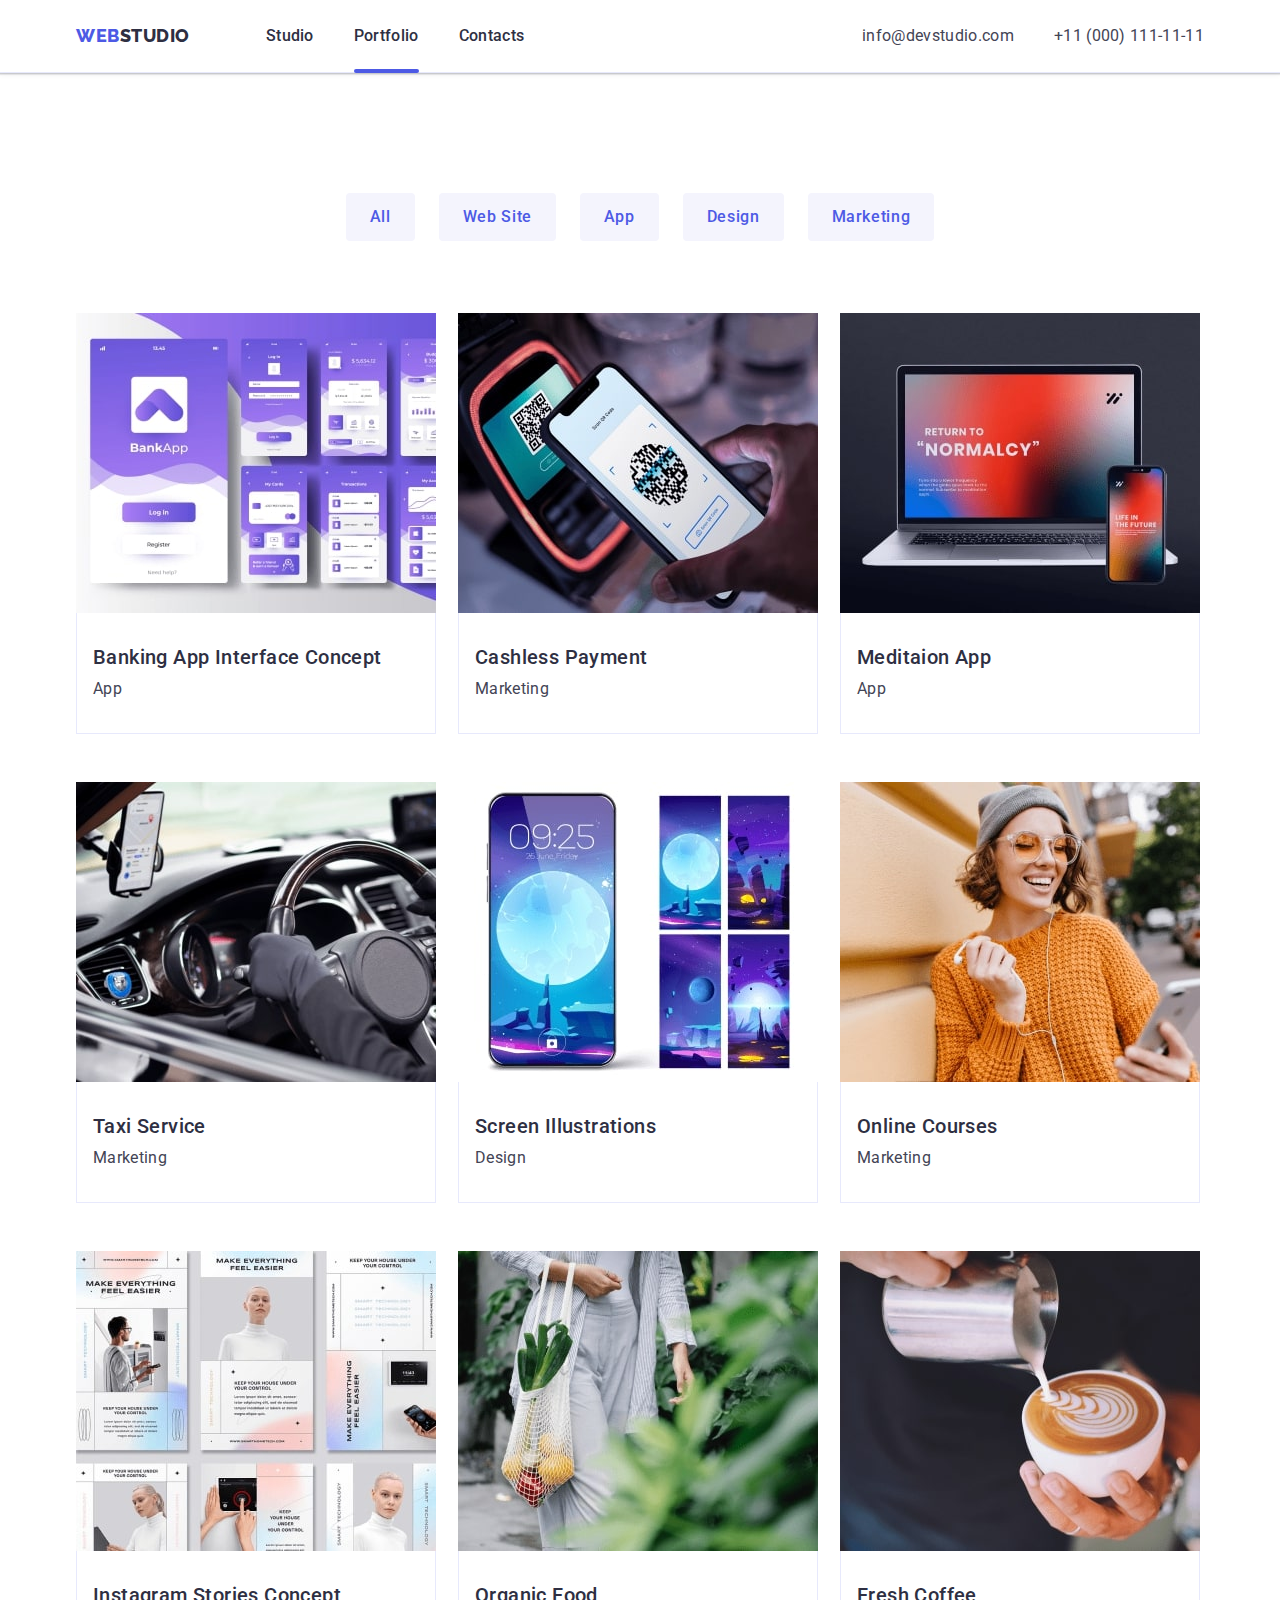
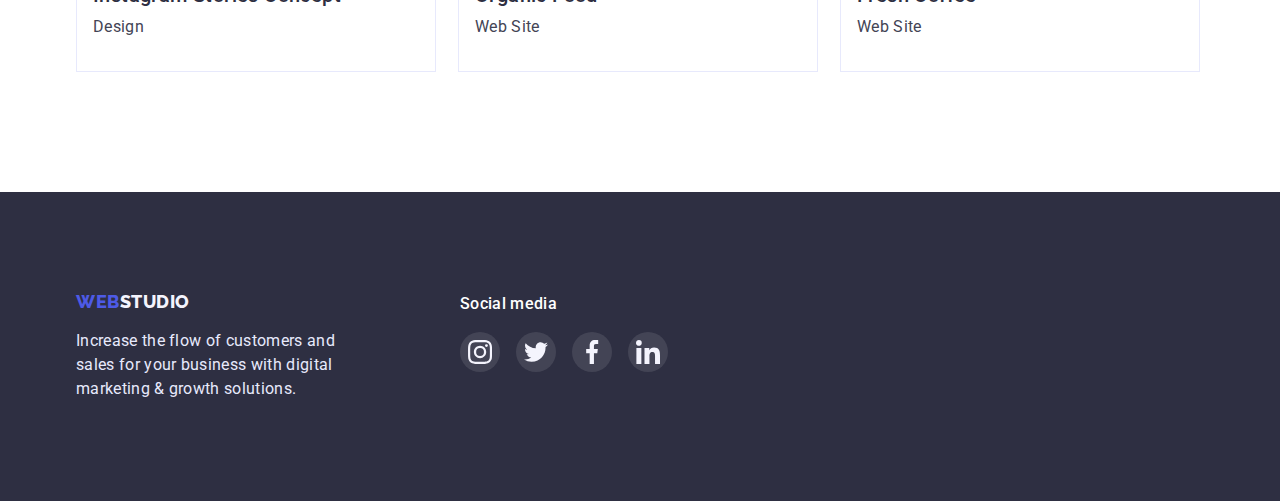
==== portfolio.html @ 1cfe83f4 "Initial commit" ====
<!DOCTYPE html>
<html lang="en">
  <head>
    <meta charset="UTF-8" />
    <meta http-equiv="X-UA-Compatible" content="IE=edge" />
    <meta name="viewport" content="width=device-width, initial-scale=1.0" />
    <title>Document</title>
    <link rel="preconnect" href="https://fonts.googleapis.com" />
    <link rel="preconnect" href="https://fonts.gstatic.com" crossorigin />
    <link
      href="https://fonts.googleapis.com/css2?family=Raleway:wght@800&family=Roboto:wght@400;500;700&display=swap"
      rel="stylesheet"
    />
    <link
      rel="stylesheet"
      href="https://cdn.jsdelivr.net/npm/modern-normalize@1.1.0/modern-normalize.min.css"
    />
    <link rel="stylesheet" href="./styles/style.css" />
  </head>
  <body>
    <header class="header">
      <div class="container header-container">
        <nav class="header-nav">
          <a class="header-nav-link text-raleway" href="./index.html"
            >WEB<span class="logo-header">STUDIO</span></a
          >
          <ul class="header-nav-list list">
            <li class="header-nav-item">
              <a class="header-nav-links text-roboto" href="./index.html"
                >Studio</a
              >
            </li>
            <li class="header-nav-item">
              <a
                class="header-nav-links current text-roboto"
                href="./portfolio.html"
                >Portfolio</a
              >
            </li>
            <li class="header-nav-item">
              <a class="header-nav-links text-roboto" href="">Contacts</a>
            </li>
          </ul>
        </nav>
        <address class="header-address">
          <ul class="header-address-list list">
            <li class="header-address-contact link">
              <a
                href="mailto:info@devstudio.com"
                class="header-address-letterr text-roboto address-mail"
                >info@devstudio.com</a
              >
            </li>
            <li class="header-address-contact link">
              <a
                href="tel:+110001111111"
                class="header-address-letterr text-roboto address-phone"
                >+11 (000) 111-11-11</a
              >
            </li>
          </ul>
        </address>
      </div>
    </header>
    <main class="main-buttons-list">
      <section class="main-sec-prt">
        <div class="container cont-btn">
          <h1 class="hidden-filt visually-hidden" hidden>filters</h1>
          <ul class="main-buttons list">
            <li class="item-btn">
              <button type="button" class="btn">All</button>
            </li>
            <li class="item-btn">
              <button type="button" class="btn">Web Site</button>
            </li>
            <li class="item-btn">
              <button type="button" class="btn">App</button>
            </li>
            <li class="item-btn">
              <button type="button" class="btn">Design</button>
            </li>
            <li class="item-btn">
              <button type="button" class="btn">Marketing</button>
            </li>
          </ul>
          <ul class="main-prt-list list link">
            <li class="gallery-item">
              <a href="" class="gallery-item-link link">
                <div class="gallery-img-wrap">
                  <img
                    src="./images/bank-app.jpg"
                    alt="Banking App Interface Concept"
                    width="360"
                    height="300"
                  />
                  <p class="gallery-text-wrap text-roboto">
                    14 Stylish and User-Friendly App Design Concepts · Task
                    Manager App · Calorie Tracker App · Exotic Fruit Ecommerce
                    App · Cloud Storage App
                  </p>
                </div>
                <div class="gllery-text">
                  <h2 class="main-prt-subtitle">
                    Banking App Interface Concept
                  </h2>
                  <p class="main-prt-text">App</p>
                </div>
              </a>
            </li>
            <li class="gallery-item">
              <a href="" class="gallery-item-link link">
                <div class="gallery-img-wrap">
                  <img
                    src="./images/payment.jpg"
                    alt="Cashless Payment"
                    width="360"
                    height="300"
                  />
                  <p class="gallery-text-wrap text-roboto">
                    14 Stylish and User-Friendly App Design Concepts · Task
                    Manager App · Calorie Tracker App · Exotic Fruit Ecommerce
                    App · Cloud Storage App
                  </p>
                </div>

                <div class="gllery-text">
                  <h2 class="main-prt-subtitle">Cashless Payment</h2>
                  <p class="main-prt-text">Marketing</p>
                </div>
              </a>
            </li>
            <li class="gallery-item">
              <a href="" class="gallery-item-link link">
                <div class="gallery-img-wrap">
                  <img
                    src="./images/meditation.jpg"
                    alt="Meditaion App"
                    width="360"
                    height="300"
                  />
                  <p class="gallery-text-wrap text-roboto">
                    14 Stylish and User-Friendly App Design Concepts · Task
                    Manager App · Calorie Tracker App · Exotic Fruit Ecommerce
                    App · Cloud Storage App
                  </p>
                </div>

                <div class="gllery-text">
                  <h2 class="main-prt-subtitle">Meditaion App</h2>
                  <p class="main-prt-text">App</p>
                </div>
              </a>
            </li>
            <li class="gallery-item">
              <a href="" class="gallery-item-link link">
                <div class="gallery-img-wrap">
                  <img
                    src="./images/taxi.jpg"
                    alt="Taxi Service"
                    width="360"
                    height="300"
                  />
                  <p class="gallery-text-wrap text-roboto">
                    14 Stylish and User-Friendly App Design Concepts · Task
                    Manager App · Calorie Tracker App · Exotic Fruit Ecommerce
                    App · Cloud Storage App
                  </p>
                </div>

                <div class="gllery-text">
                  <h2 class="main-prt-subtitle">Taxi Service</h2>
                  <p class="main-prt-text">Marketing</p>
                </div>
              </a>
            </li>
            <li class="gallery-item">
              <a href="" class="gallery-item-link link">
                <div class="gallery-img-wrap">
                  <img
                    src="./images/screen.jpg"
                    alt="Screen Illustrations"
                    width="360"
                    height="300"
                  />
                  <p class="gallery-text-wrap text-roboto">
                    14 Stylish and User-Friendly App Design Concepts · Task
                    Manager App · Calorie Tracker App · Exotic Fruit Ecommerce
                    App · Cloud Storage App
                  </p>
                </div>

                <div class="gllery-text">
                  <h2 class="main-prt-subtitle">Screen Illustrations</h2>
                  <p class="main-prt-text">Design</p>
                </div>
              </a>
            </li>
            <li class="gallery-item">
              <a href="" class="gallery-item-link link">
                <div class="gallery-img-wrap">
                  <img
                    src="./images/courses.jpg"
                    alt="Online Courses"
                    width="360"
                    height="300"
                  />
                  <p class="gallery-text-wrap text-roboto">
                    14 Stylish and User-Friendly App Design Concepts · Task
                    Manager App · Calorie Tracker App · Exotic Fruit Ecommerce
                    App · Cloud Storage App
                  </p>
                </div>

                <div class="gllery-text">
                  <h2 class="main-prt-subtitle">Online Courses</h2>
                  <p class="main-prt-text">Marketing</p>
                </div>
              </a>
            </li>
            <li class="gallery-item">
              <a href="" class="gallery-item-link link">
                <div class="gallery-img-wrap">
                  <img
                    src="./images/inst-storis.jpg"
                    alt="Instagram Stories Concept"
                    width="360"
                    height="300"
                  />
                  <p class="gallery-text-wrap text-roboto">
                    14 Stylish and User-Friendly App Design Concepts · Task
                    Manager App · Calorie Tracker App · Exotic Fruit Ecommerce
                    App · Cloud Storage App
                  </p>
                </div>

                <div class="gllery-text">
                  <h2 class="main-prt-subtitle">Instagram Stories Concept</h2>
                  <p class="main-prt-text">Design</p>
                </div>
              </a>
            </li>

            <li class="gallery-item">
              <a href="" class="gallery-item-link link">
                <div class="gallery-img-wrap">
                  <img
                    src="./images/org-food.jpg"
                    alt="Organic Food"
                    width="360"
                    height="300"
                  />
                  <p class="gallery-text-wrap text-roboto">
                    14 Stylish and User-Friendly App Design Concepts · Task
                    Manager App · Calorie Tracker App · Exotic Fruit Ecommerce
                    App · Cloud Storage App
                  </p>
                </div>

                <div class="gllery-text">
                  <h2 class="main-prt-subtitle">Organic Food</h2>
                  <p class="main-prt-text">Web Site</p>
                </div>
              </a>
            </li>
            <li class="gallery-item">
              <a href="" class="gallery-item-link link">
                <div class="gallery-img-wrap">
                  <img
                    src="./images/coffee.jpg"
                    alt="Fresh Coffee"
                    width="360"
                    height="300"
                  />
                  <p class="gallery-text-wrap text-roboto">
                    14 Stylish and User-Friendly App Design Concepts · Task
                    Manager App · Calorie Tracker App · Exotic Fruit Ecommerce
                    App · Cloud Storage App
                  </p>
                </div>

                <div class="gllery-text">
                  <h2 class="main-prt-subtitle">Fresh Coffee</h2>
                  <p class="main-prt-text">Web Site</p>
                </div>
              </a>
            </li>
          </ul>
        </div>
      </section>
    </main>
    <footer class="page-two-footer">
      <div class="container footer-cont">
        <div class="footer-logo">
          <a href="./index.html" class="page-two-logo text-raleway"
            >WEB<span class="logo-foote">STUDIO</span></a
          >
          <p class="page-two-text text-roboto">
            Increase the flow of customers and sales for your business with
            digital marketing & growth solutions.
          </p>
        </div>
        <div class="social-footer">
          <p class="text-footer-icon text-roboto">Social media</p>
          <ul class="footer-list-icon list">
            <li class="footer-item-icon">
              <a class="footer-link-icon link" href="">
                <svg class="footer-icon" width="16" height="16">
                  <use href="./images/symbol-defs.svg#icon-instagram-2"></use>
                </svg>
              </a>
            </li>
            <li class="footer-item-icon">
              <a class="footer-link-icon link" href="">
                <svg class="footer-icon" width="16" height="16">
                  <use href="./images/symbol-defs.svg#icon-twitter-1"></use>
                </svg>
              </a>
            </li>
            <li class="footer-item-icon">
              <a class="footer-link-icon link" href="">
                <svg class="footer-icon" width="16" height="16">
                  <use href="./images/symbol-defs.svg#icon-facebook-1"></use>
                </svg>
              </a>
            </li>
            <li class="footer-item-icon">
              <a class="footer-link-icon link" href="">
                <svg class="footer-icon" width="16" height="16">
                  <use href="./images/symbol-defs.svg#icon-linkedin-1"></use>
                </svg>
              </a>
            </li>
          </ul>
        </div>
      </div>
    </footer>
  </body>
</html>
---- styles/style.css ----
/* index style */
body {
  color: var(--dark-color);
  font-family: "Roboto", sans-serif;
  background-color: #ffffff;
}

:root {
  --transition-fun: cubic-bezier(0.4, 0, 0.2, 1);
  --primarybrand-color: #4d5ae5;
  --pressedstate-color: #404bbf;
  --dark-color: #2e2f42;
  --success-color: #31d0aa;
  --text-color: #434455;
  --subtletext-color: #8e8f99;
  --accent-color: #e7e9fc;
  --light-color: #f4f4fd;
  --modaloverlay-color: #2e2f4266;
  --herobgr-color: #2e2f42b2;
  --current-color: #9747ff;
  --lggrad-color: linear-gradient(rgba(46, 47, 66, 0.7), rgba(46, 47, 66, 0.7));
}

h1,
h2,
h3,
h4,
h5,
p {
  margin-top: 0;
  margin-bottom: 0;
}
ul {
  margin-top: 0;
  margin-bottom: 0;
  padding-left: 0;
}
img {
  display: block;
}
.link {
  text-decoration: none;
}
.list {
  list-style: none;
}
.box-list {
}
button {
  cursor: pointer;
}
.container {
  width: 100%;
  max-width: 1158px;
  padding: 0 15px;
  margin: 0 auto;
}
.footer-cont {
  display: flex;
}
.header-container {
  display: flex;
  align-items: center;
}
.text-raleway {
  font-family: "Raleway", sans-serif;
  text-decoration: none;
}
.logo-foote {
  color: var(--light-color);
}
.logo-header {
  color: var(--dark-color);
}
.text-roboto {
  font-family: "Roboto", sans-serif;
  text-decoration: none;
  font-style: normal;
}
.header {
  border-bottom: 1px solid #e7e9fc;
  box-shadow: 0px 2px 1px rgba(46, 47, 66, 0.08),
    0px 1px 1px rgba(46, 47, 66, 0.16), 0px 1px 6px rgba(46, 47, 66, 0.08);
}

.header-nav {
  display: flex;
  margin-right: auto;
}
.header-nav-link {
  padding-top: 24px;
  padding-bottom: 24px;
  font-weight: 800;
  font-size: 18px;
  line-height: 1.33;
  letter-spacing: 0.03em;
  color: var(--primarybrand-color);
}
.header-nav-item {
  position: relative;
  padding-top: 24px;
  padding-bottom: 24px;
}
.header-nav-box {
  display: flex;
}
.current {
  color: var(--primarybrand-color);
}
.current::after {
  content: "";
  position: absolute;
  background-color: var(--primarybrand-color);
  border-radius: 2px;
  display: block;
  width: 100%;
  height: 4px;
  bottom: -1px;
  left: 0;
  pointer-events: none;
}
.header-nav-list {
  display: flex;
  gap: 40px;
  margin-left: 76px;
}
.header-nav-links {
  transition-property: color, 250ms, var(--transition-fun);
  font-weight: 500;
  font-size: 16px;
  line-height: 1.5;
  letter-spacing: 0.02em;
  color: var(--dark-color);
  transition: 250ms;
}
.header-nav-links:is(:hover, :focus) {
  color: var(--pressedstate-color);
}
.header-address {
}
.header-address-list {
  display: flex;
  gap: 40px;
}
.header-address-letterr {
  transition-property: color, 250ms, var(--transition-fun);
  font-weight: 400;
  font-size: 16px;
  line-height: 1.5;
  letter-spacing: 0.02em;
  color: var(--text-color);
}
.address-mail {
}
.address-phone {
}
.header-address-letterr:is(:hover, :focus) {
  color: var(--pressedstate-color);
}
.header-address-contact {
}
.main {
}
.hero {
  display: flex;
  background-color: var(--dark-color);
  background-image: var(--lggrad-color), url(../images/people-office.jpg);
  background-repeat: no-repeat;
  background-position: center;
  background-size: cover;
  max-width: 1440px;
  padding-top: 188px;
  padding-bottom: 188px;
  margin: auto;
}
.hero-text {
  display: flex;
  align-items: center;
  margin: auto;
  max-width: 500px;
  height: 120px;
}

.hero-text {
  font-weight: 700;
  font-size: 56px;
  line-height: 1.07;
  text-align: center;
  letter-spacing: 0.02em;
  color: #ffffff;
}
.hero-button {
  display: flex;
  padding: 16px 32px;
  min-width: 169px;
  height: 56px;
  box-shadow: 0px 4px 4px rgba(0, 0, 0, 0.15);
  border-radius: 4px;
  border: 0;
}
.hero-button {
  transition-property: background-color, 250ms, var(--transition-fun);
  margin-left: auto;
  margin-right: auto;
  margin-top: 48px;
  font-weight: 500;
  font-size: 16px;
  line-height: 1.5;
  letter-spacing: 0.04em;
  color: #ffffff;
  background: var(--primarybrand-color);
  cursor: pointer;
  transition: 250ms;
}
.hero-button:is(:hover, :focus) {
  background-color: var(--pressedstate-color);
}
.scrolls {
  padding-top: 120px;
  padding-bottom: 120px;
}
.visually-hidden {
  position: absolute;
  width: 1px;
  height: 1px;
  margin: -1px;
  border: 0;
  padding: 0;
  white-space: nowrap;
  clip-path: inset(100%);
  clip: rect(0 0 0 0);
  overflow: hidden;
}

.scrolls-list {
  display: flex;
}
.scrolls-icon {
}
.scrolls-item-box {
  display: flex;
  justify-content: center;
  align-items: center;
  width: 264px;
  height: 112px;
  background: #f4f4fd;
  border-radius: 4px;
  margin-bottom: 8px;
}
.scrolls-item {
  margin-left: 24px;
  width: 264px;
  height: 104px;
}
.scrolls-item:first-child {
  margin-left: 0;
}
.scrolls-subtitle {
  font-weight: 500;
  font-size: 20px;
  line-height: 1.2;
  letter-spacing: 0.02em;
  color: var(--dark-color);
  margin-bottom: 8px;
}

.scrolls-text {
  font-weight: 400;
  font-size: 16px;
  line-height: 1.5;
  letter-spacing: 0.02em;
  color: var(--text-color);
}
.picture-icon-job {
  margin-top: 120px;
  padding-bottom: 120px;
}
.picture-icon-subtitle {
  margin-bottom: 72px;
  text-align: center;
}
.picture-icon-subtitle {
  font-weight: 700;
  font-size: 36px;
  line-height: 1.11;
  letter-spacing: 0.02em;
  color: var(--dark-color);
}
.picture-icon-list {
  display: flex;
  gap: 24px;
}
.picture-icon-item {
  border: 1px solid #e7e9fc;
}
.sec-team {
  padding-top: 120px;
  padding-bottom: 120px;
  background: var(--light-color);
}
.sec-item-band {
  padding: 32px 16px;
  text-align: center;
}
.sec-team-subtitle {
  font-weight: 700;
  font-size: 36px;
  line-height: 40px;
  letter-spacing: 0.02em;
  color: var(--dark-color);
}
.team-soc-list {
  display: flex;
  justify-content: center;
  gap: 24px;
  margin-top: 8px;
}
.team-soc-item {
  width: 40px;
  height: 40px;
}
.team-soc-link {
  transition-property: background-color, 250ms, var(--transition-fun);
  width: 100%;
  height: 100%;
  border-radius: 50%;
  display: flex;
  justify-content: center;
  align-items: center;
  background-color: #4d5ae5;
  transition: 250ms;
}
.team-soc-icon {
  fill: #f4f4fd;
}
.team-soc-link:is(:hover, :focus) {
  background-color: #404bbf;
}
.social-footer {
  margin-left: 120px;
}
.footer-list-icon {
  display: flex;
  justify-content: center;
  gap: 16px;
  margin-top: 8px;
}
.custom-logo {
  padding-top: 130px;
  padding-bottom: 120px;
}
.custom-text {
  font-weight: 700;
  font-size: 36px;
  line-height: 40px;
  text-align: center;
  margin-bottom: 72px;
}
.custom-sec-list {
  display: flex;
  gap: 24px;
}
.custom-sec-item {
  width: calc((100% - 150px) / 6);
  height: 88px;
}
.custom-sec-link {
  transition-property: border-color, 250ms, fill, var(--transition-fun);
  width: 100%;
  height: 100%;
  border: 1px solid #8e8f99;
  border-radius: 4px;
  display: flex;
  align-items: center;
  justify-content: center;
}
.custom-sec-link:is(:hover, :focus) {
  border-color: #404bbf;
}
.custom-sec-link:is(:hover, :focus) .custom-sec-icon {
  fill: #404bbf;
}
.custom-sec-icon {
  transition: 250ms;
  fill: #afb1b8;
}
.footer-item-icon {
  width: 40px;
  height: 40px;
}
.footer-link-icon {
  width: 100%;
  height: 100%;
  border-radius: 50%;
  display: flex;
  justify-content: center;
  align-items: center;
  background-color: rgba(255, 255, 255, 0.1);
}
.footer-icon {
  width: 24px;
  height: 24px;
  fill: #f4f4fd;
}
.text-footer-icon {
  transition-property: background, transition, var(--transition-fun);
  font-weight: 500;
  font-size: 16px;
  line-height: 1.5;
  letter-spacing: 0.02em;
  color: #ffffff;
  margin-bottom: 16px;
}
.footer-link-icon:is(:hover, :focus) {
  background: #31d0aa;
  transition: 250ms;
}
.sec-team-subtitle {
  margin-bottom: 72px;
  text-align: center;
}
.sec-team-list {
  display: flex;

  gap: 24px;
}
.sec-team-item {
  background: #ffffff;
  box-shadow: 0px 1px 6px rgba(46, 47, 66, 0.08),
    0px 1px 1px rgba(46, 47, 66, 0.16), 0px 2px 1px rgba(46, 47, 66, 0.08);
  border-radius: 0px 0px 4px 4px;
}
.sec-team-item-subtitle {
  font-weight: 500;
  font-size: 20px;
  line-height: 1.2;
  letter-spacing: 0.02em;
  color: var(--dark-color);
  margin-bottom: 8px;
}
.sec-team-item-text {
  font-weight: 400;
  font-size: 16px;
  line-height: 1.5;
  text-align: center;
  letter-spacing: 0.02em;
  color: var(--text-color);
}
.page-two-footer {
  background: var(--dark-color);
  padding-top: 100px;
  padding-bottom: 100px;
}
.page-two-logo {
  font-weight: 800;
  font-size: 18px;
  line-height: 1.16;
  letter-spacing: 0.03em;
  text-transform: uppercase;
  color: var(--primarybrand-color);
  text-decoration: none;
}
.page-two-text {
  margin-top: 16px;
  width: 264px;
}
.page-two-text {
  font-weight: 400;
  font-size: 16px;
  line-height: 1.5;
  letter-spacing: 0.02em;
  color: var(--accent-color);
}

/*PORTFOLIO style  */
.header-prt {
  padding-bottom: 96px;
}
.header-prt-nav {
}
.header-prt-link {
  font-weight: 800;
  font-size: 18px;
  line-height: 1.33;
  letter-spacing: 0.03em;
  text-transform: uppercase;
  color: var(--primarybrand-color);
}
.header-prt-list {
}
.header-prt-links {
  font-family: inherit;
  font-weight: 500;
  font-size: 16px;
  line-height: 1.5;
  letter-spacing: 0.02em;
  text-decoration: none;
  color: var(--dark-color);
}
.header-prt-links:is(:hover, :focus) {
  color: var(--pressedstate-color);
  cursor: pointer;
}
.address-prt {
}
.address-prt-list {
}
.address-prt-link {
  font-weight: 400;
  font-size: 16px;
  line-height: 1.5;
  letter-spacing: 0.02em;
  color: var(--text-color);
}
.address-prt-link:is(:hover, :focus) {
  color: var(--pressedstate-color);
  cursor: pointer;
}
.main-buttons-list {
}
.main-sec-prt {
  padding-bottom: 120px;
  padding-top: 120px;
}

.main-buttons {
  display: flex;
  justify-content: center;
  margin-bottom: 72px;

  gap: 24px;
}
.btn {
  min-width: 69px;
  height: 48px;
  padding: 12px 24px;
  border: 0;
  border: 1px solid #e7e9fc;
  border-radius: 4px;
}

.btn {
  transition-property: color, background-color, transition, box-shadow,
    border-radius, var(--transition-fun);
  font-family: inherit;
  font-weight: 500;
  font-size: 16px;
  line-height: 1.5;
  letter-spacing: 0.04em;
  color: var(--primarybrand-color);
  background: #f4f4fd;
  cursor: pointer;
  border: 0;
}
.btn:is(:hover, :focus) {
  color: #ffffff;
  background-color: var(--pressedstate-color);
  box-shadow: 0px 3px 1px rgba(0, 0, 0, 0.1), 0px 2px 1px rgba(0, 0, 0, 0.08),
    0px 2px 2px rgba(0, 0, 0, 0.12);
  border-radius: 4px;
  transition: 250ms;
}
.main-prt-list {
  display: flex;
  flex-wrap: wrap;
  column-gap: 22px;
  row-gap: 48px;
}
.gallery-item:nth-child(3n) {
  margin-right: 0;
}
.gallery-img-wrap {
  position: relative;
  overflow: hidden;
}
.gallery-item-link:is(:hover, :focus) .gallery-text-wrap {
  transform: translateY(0);
}
.gallery-text-wrap {
  transition-property: transform;
  position: absolute;
  top: 0px;
  padding: 40px 32px;
  font-weight: 400;
  font-size: 16px;
  line-height: 1.5;
  letter-spacing: 0.02em;
  color: #f4f4fd;
  background-color: #4d5ae5;
  height: 100%;
  transform: translateY(100%);
  transition: transform 250ms;
}
.gallery-item-link {
  transition-property: box-shadow;
  display: block;
}
.gallery-item-link:is(:hover, :focus) {
  box-shadow: 0px 1px 6px rgba(46, 47, 66, 0.08),
    0px 1px 1px rgba(46, 47, 66, 0.16), 0px 2px 1px rgba(46, 47, 66, 0.08);
}
.gllery-text {
  padding-top: 32px;
  padding-bottom: 32px;
  padding-left: 16px;
  border: 1px solid #e7e9fc;
  border-top: none;
}

.main-prt-subtitle {
  font-family: inherit;
  font-weight: 500;
  font-size: 20px;
  line-height: 1.2;
  letter-spacing: 0.02em;
  color: var(--dark-color);
  margin-bottom: 8px;
}
.main-prt-text {
  font-family: inherit;
  font-weight: 400;
  font-size: 16px;
  line-height: 1.5;
  letter-spacing: 0.02em;
  color: var(--text-color);
}
.gooter-prt {
  background: var(--dark-color);
}
.footer-prt-logo {
  font-family: "Raleway", sans-serif;
  font-style: normal;
  font-weight: 800;
  font-size: 18px;
  line-height: 1.16;
  display: flex;
  align-items: center;
  letter-spacing: 0.03em;
  text-transform: uppercase;
  color: var(--primarybrand-color);
  text-decoration: none;
}
.footer-prt-txt {
  font-family: inherit;
  font-weight: 400;
  font-size: 16px;
  line-height: 24px;
  letter-spacing: 0.02em;
  color: var(--accent-color);
}
.backdrop {
  position: fixed;
  top: 0;
  height: 100%;
  width: 100%;
  background: rgba(46, 47, 66, 0.4);
  transition: 250ms;
  transition-timing-function: var(--transition-fun);
}
.modal-close-btn {
  transition-property: background-color, fill, var(--transition-fun);
  display: flex;
  align-items: center;
  justify-content: center;
  margin-left: auto;
  padding: 0;
  width: 24px;
  min-height: 24px;
  transition: 250ms;
  background-color: #e7e9fc;
  border: 1px solid rgba(0, 0, 0, 0.1);
  filter: drop-shadow(0px 4px 4px rgba(0, 0, 0, 0.25));
  border-radius: 50%;
  margin-bottom: 24px;
}
.modal-close-btn:is(:hover, :focus) {
  background-color: #404bbf;
  fill: #ffffff;
}

.modal {
  position: absolute;
  top: 50%;
  left: 50%;
  transform: translate(-50%, -50%);
  width: 408px;
  min-height: 576px;
  padding: 24px;
  background-color: #fcfcfc;
  box-shadow: 0px 1px 1px rgba(0, 0, 0, 0.14), 0px 1px 3px rgba(0, 0, 0, 0.12),
    0px 2px 1px rgba(0, 0, 0, 0.2);
  border-radius: 4px;
}
.is-hidden {
  opacity: 0;
  visibility: hidden;
  pointer-events: none;
}
.modal-title {
  font-weight: 500;
  font-size: 16px;
  line-height: 1.5;
  text-align: center;
  letter-spacing: 0.02em;
  color: #2e2f42;
}
.modal-title {
}
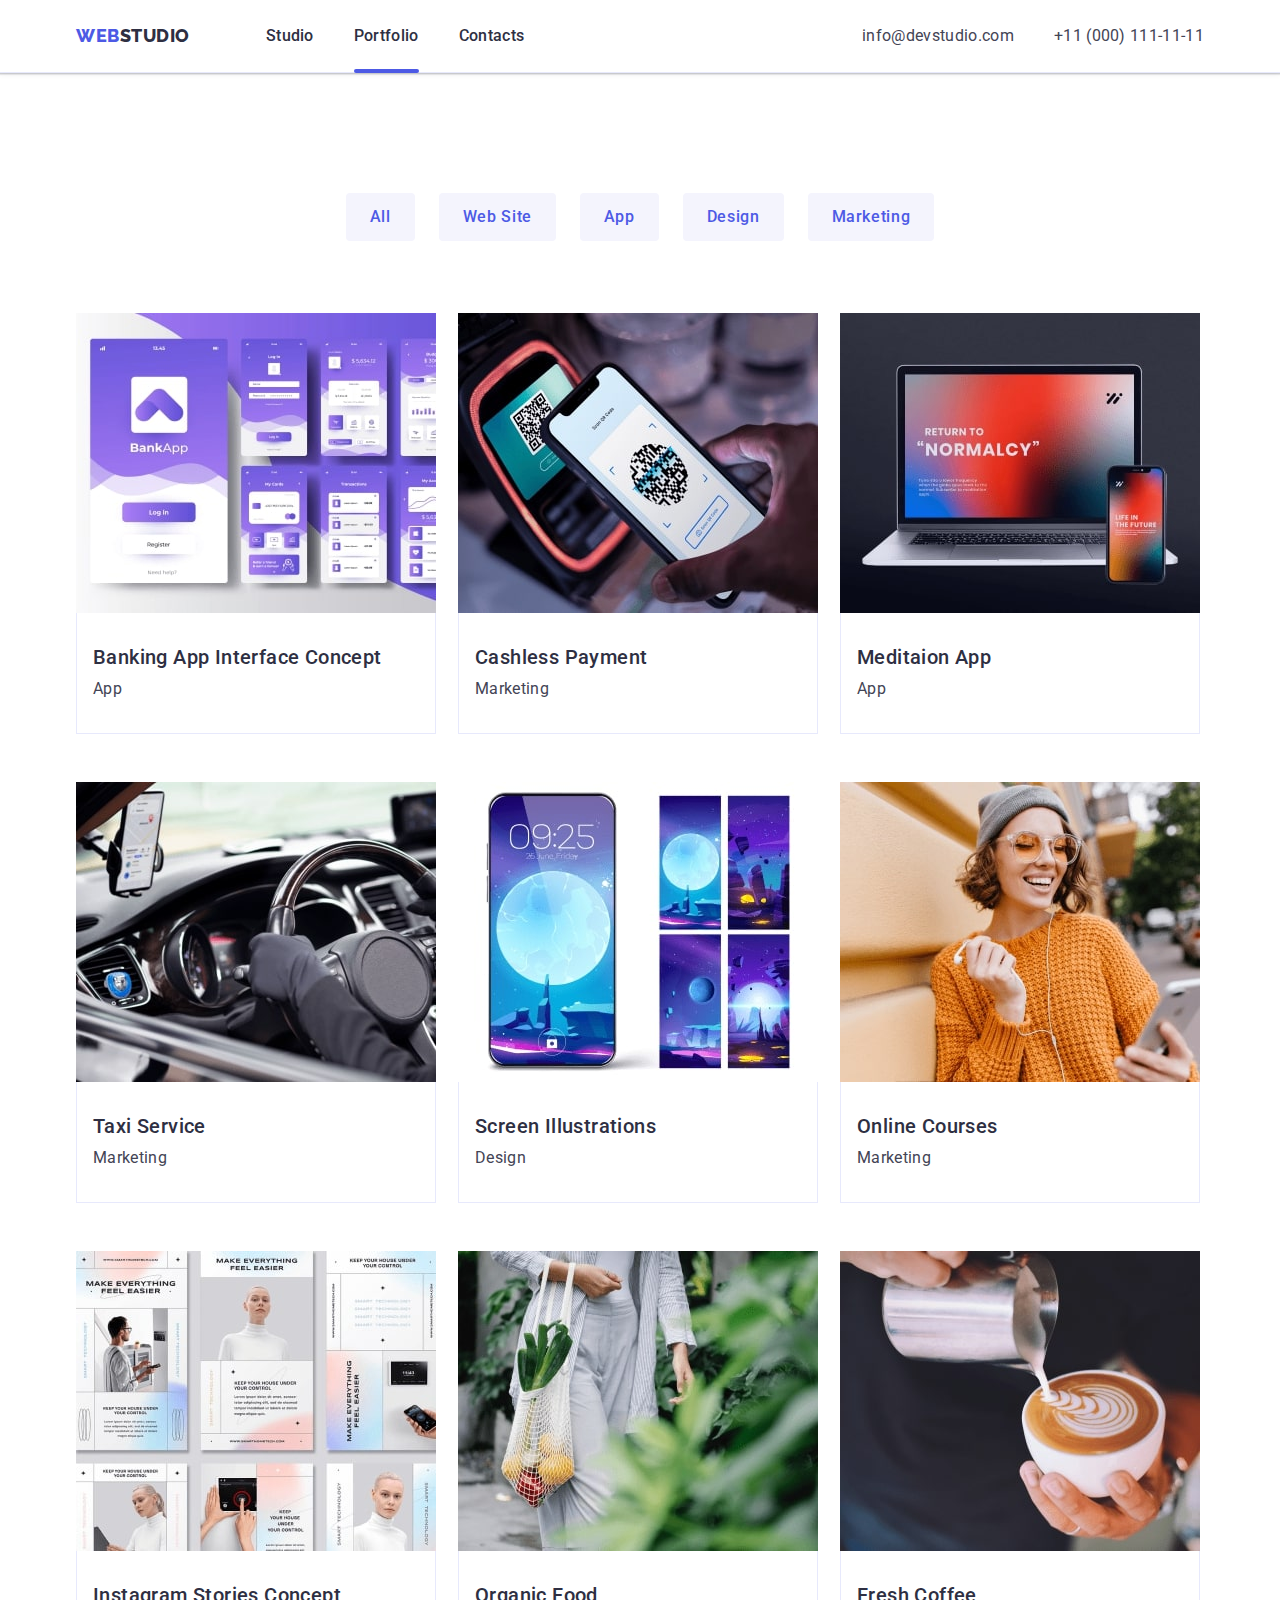
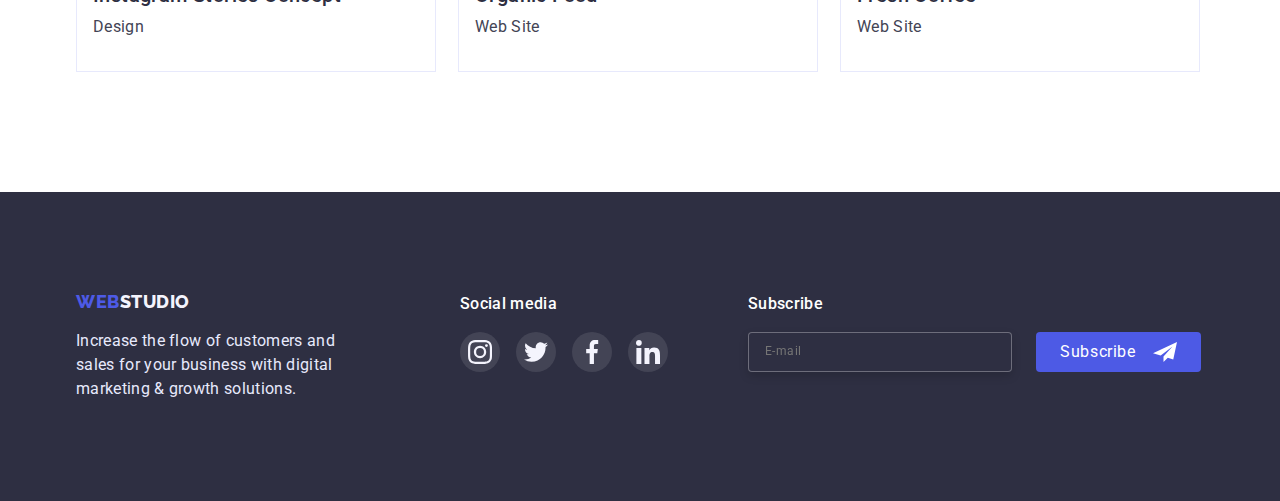
==== commit e2bc5154: "check" ====
--- a/portfolio.html
+++ b/portfolio.html
@@ -332,6 +332,25 @@
             </li>
           </ul>
         </div>
+        <div class="footer-form">
+          <p class="footer-form-txt text-roboto">Subscribe</p>
+          <form class="fotr-form">
+            <input
+              type="email"
+              name="E-mail"
+              class="ftr-form-inp"
+              placeholder="E-mail"
+            />
+            <div class="footer-btn-icon">
+              <button type="submit" class="footer-form-btn">
+                <span class="footer-form-span">Subscribe</span>
+              </button>
+              <svg class="footer-icon-button" width="24" height="24">
+                <use href="./images/symbol-defs.svg#icon-Frame-3"></use>
+              </svg>
+            </div>
+          </form>
+        </div>
       </div>
     </footer>
   </body>
--- a/styles/style.css
+++ b/styles/style.css
@@ -705,4 +705,230 @@
   color: #2e2f42;
 }
 .modal-title {
-}
+  margin-bottom: 16px;
+}
+.modal-form-input {
+  font-weight: 400;
+  font-size: 12px;
+  line-height: 1.33;
+  letter-spacing: 0.04em;
+}
+.modal-form-input:is(:hover, :focus) {
+  border: 1px solid #4d5ae5;
+}
+.modal-form-input:is(:hover, :focus) + .modal-form-icon {
+  fill: #4d5ae5;
+}
+.modal-form-input {
+  transition-property: border, 250ms, var(--transition-fun);
+  width: 100%;
+  height: 40px;
+  border: 1px solid rgba(33, 33, 33, 0.2);
+  border-radius: 4px;
+  margin-bottom: 8px;
+  border: 1px solid rgba(33, 33, 33, 0.2);
+  border-radius: 4px;
+  padding-left: 38px;
+  color: #000000;
+  outline: transparent;
+  transition: 250ms;
+}
+.modal-com-input:is(:hover, :focus) {
+  border: 1px solid #4d5ae5;
+}
+.modal-com-input {
+  transition-property: border, 250ms, var(--transition-fun);
+  font-weight: 400;
+  font-size: 12px;
+  line-height: 1.33;
+  letter-spacing: 0.04em;
+  height: 120px;
+  width: 100%;
+  border: 1px solid rgba(33, 33, 33, 0.2);
+  border-radius: 4px;
+  color: #000000;
+  outline: transparent;
+  padding-top: 8px;
+  padding-left: 16px;
+  resize: none;
+  transition: 250ms;
+}
+.modal-form-btn {
+  display: flex;
+  justify-content: center;
+  align-items: center;
+  padding: 16px 32px;
+  min-width: 169px;
+  height: 56px;
+  box-shadow: 0px 4px 4px rgba(0, 0, 0, 0.15);
+  border-radius: 4px;
+  border: 0;
+}
+.modal-form-btn {
+  transition-property: background-color, 250ms, var(--transition-fun);
+  margin-left: auto;
+  margin-right: auto;
+  margin-top: 8px;
+  font-weight: 500;
+  font-size: 16px;
+  line-height: 1.5;
+  letter-spacing: 0.04em;
+  color: #ffffff;
+  background: var(--primarybrand-color);
+  cursor: pointer;
+  transition: 250ms;
+}
+.modal-form-btn:is(:hover, :focus) {
+  background-color: var(--pressedstate-color);
+}
+.modal-form-text {
+  font-weight: 400;
+  font-size: 12px;
+  line-height: 1.33;
+  letter-spacing: 0.04em;
+  color: #8e8f99;
+  display: inline-block;
+  margin-bottom: 4px;
+}
+
+.modal-field-icon {
+  position: relative;
+}
+.modal-form-icon {
+  transition-property: background-color, 250ms, var(--transition-fun);
+  position: absolute;
+  left: 16px;
+  top: 0%;
+  transition: 250ms;
+}
+.modal-field {
+}
+.between {
+  white-space: nowrap;
+}
+.last-lbl {
+}
+.modal-field-link {
+  margin-left: 5px;
+  font-weight: 400;
+  font-size: 12px;
+  line-height: 1.33;
+  letter-spacing: 0.04em;
+  color: #4d5ae5;
+}
+
+.check-box {
+  margin-top: 16px;
+  margin-bottom: 24px;
+  display: flex;
+  align-items: center;
+}
+
+.input-check:checked + .check-text::before {
+  background-color: #404bbf;
+  border: none;
+  background-image: url(../images/check.svg);
+  background-repeat: no-repeat;
+  background-position: center;
+}
+.input-check:hover + .check-text::before {
+  border-color: #404bbf;
+  border: 1.25px solid;
+  border-radius: 2px;
+}
+.input-check:focus + .check-text::before {
+  border-color: #404bbf;
+  border: 1.25px solid;
+  border-radius: 2px;
+}
+
+.check-text {
+  font-weight: 400;
+  font-size: 12px;
+  line-height: 1.33;
+  letter-spacing: 0.04em;
+  color: #757575;
+  display: flex;
+}
+.check-text::before {
+  content: "";
+  width: 16px;
+  height: 16px;
+  border: 1.25px solid #2e2f42;
+  border-radius: 2px;
+  margin-right: 10px;
+}
+.footer-form-txt {
+  font-weight: 500;
+  font-size: 16px;
+  line-height: 24px;
+  letter-spacing: 0.02em;
+  color: #ffffff;
+  margin-bottom: 16px;
+}
+.fotr-form {
+  display: flex;
+}
+.ftr-form-inp:is(:hover, :focus) {
+  border: 1px solid #4d5ae5;
+  border-radius: 4px;
+}
+.ftr-form-inp {
+  font-weight: 400;
+  font-size: 12px;
+  line-height: 1.33;
+  letter-spacing: 0.04em;
+  min-height: 40px;
+  min-width: 264px;
+  padding-left: 16px;
+  outline: transparent;
+  resize: none;
+  background-color: #2e2f42;
+  border: 1px solid rgba(255, 255, 255, 0.3);
+  filter: drop-shadow(0px 4px 4px rgba(0, 0, 0, 0.15));
+  border-radius: 4px;
+  margin-right: 24px;
+  color: rgba(255, 255, 255, 0.6);
+}
+.footer-form {
+  margin-left: 80px;
+}
+.footer-form-btn {
+  position: relative;
+  transition-property: background 250ms border-radius box-shadow;
+  display: flex;
+
+  align-items: center;
+  border-style: none;
+  min-width: 165px;
+  padding: 8px 24px;
+  gap: 16px;
+  height: 40px;
+  letter-spacing: 0.04em;
+  color: #ffffff;
+  background: #4d5ae5;
+  border-radius: 4px;
+  transition: 250ms;
+}
+.footer-form-span {
+}
+.footer-form-btn:is(:hover, :focus) {
+  cursor: pointer;
+  background: #404bbf;
+  box-shadow: 0px 3px 1px rgba(0, 0, 0, 0.1), 0px 2px 1px rgba(0, 0, 0, 0.08),
+    0px 2px 2px rgba(0, 0, 0, 0.12);
+  border-radius: 4px;
+}
+.footer-form-btn {
+}
+.footer-btn-icon {
+  position: relative;
+  display: flex;
+}
+.footer-icon-button {
+  top: 50%;
+  right: 24px;
+  transform: translatey(-50%);
+  fill: #ffffff;
+  position: absolute;
+}
